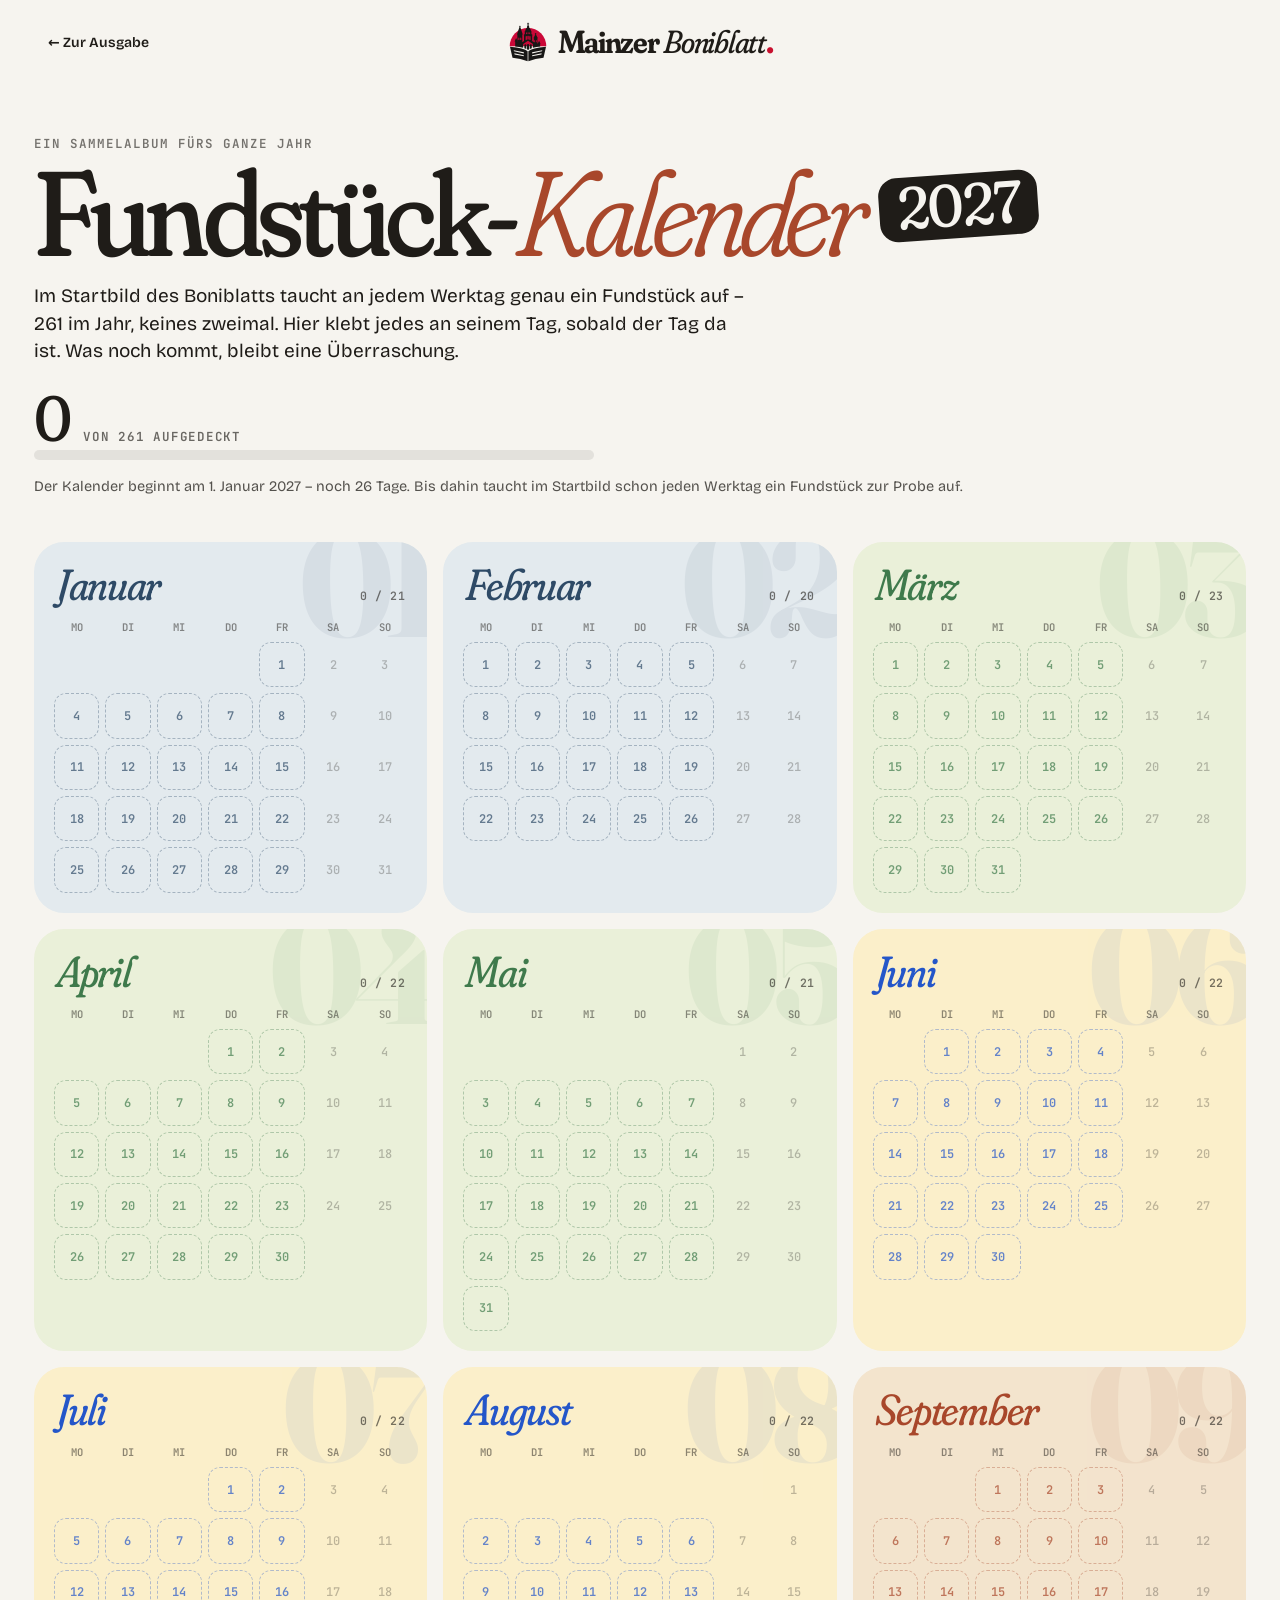
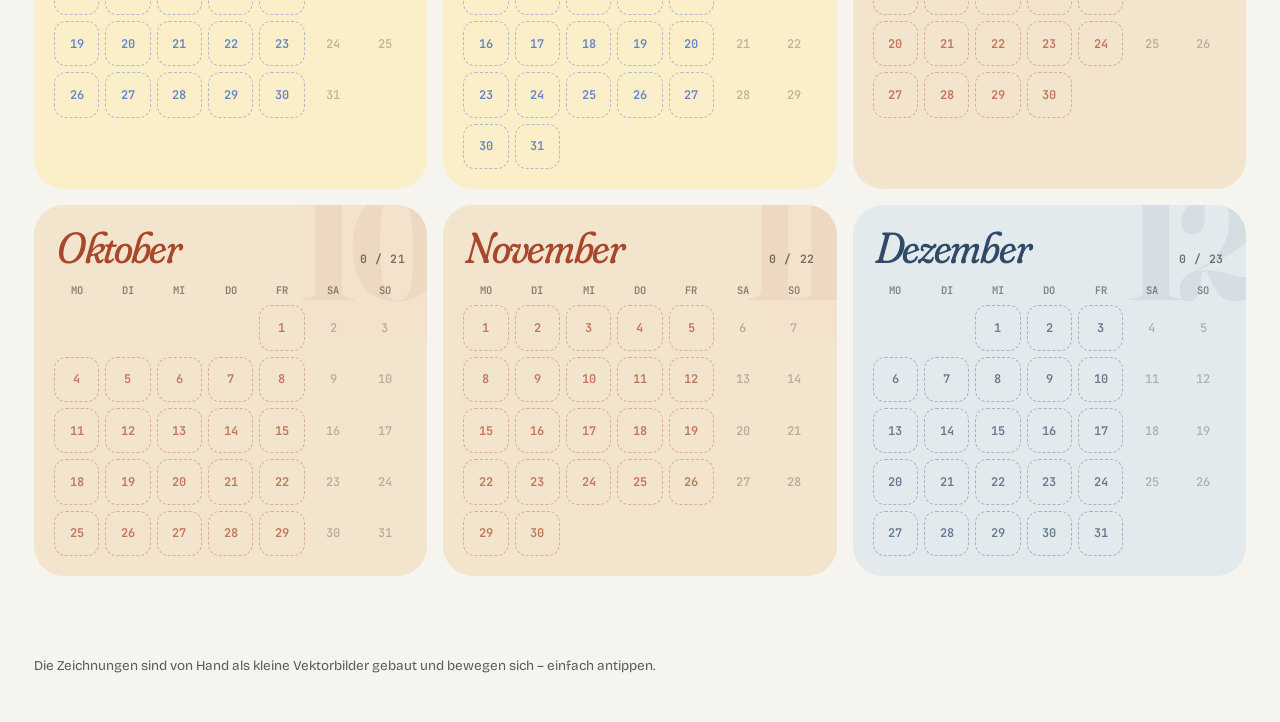
==== docs/kalender.html @ b7cfc8b0 "Fundstück-Kalender Co-Authored-By: Claude Fable 5.2 <noreply@anthropic.com>" ====
<!doctype html>
<html lang="de">
<head>
<meta charset="utf-8">
<meta name="viewport" content="width=device-width,initial-scale=1">
<title>Fundstück-Kalender 2027 – Mainzer Boniblatt</title>
<meta name="description" content="An jedem Werktag 2027 taucht im Startbild des Mainzer Boniblatts genau ein Fundstück auf. Der Kalender sammelt das Jahr.">
<link rel="icon" href="bilder/favicon.ico" sizes="32x32">
<link rel="icon" href="bilder/favicon-hell.svg" type="image/svg+xml">
<link rel="stylesheet" href="blatt/schrift.css">
<style>
/* Fundstück-Kalender: ein Sammelalbum fürs Jahr. Jeder Werktag ist ein Klebeplatz; ist der Tag da, klebt das Fundstück drin. */
*{box-sizing:border-box}
:root{--tinte:#1f1c18;--pap:#f6f4ef;--sans:"Bricolage Grotesque","Segoe UI",system-ui,sans-serif}
html{-webkit-text-size-adjust:100%}
body{margin:0;background:var(--pap);color:var(--tinte);font:16px/1.5 var(--sans);overflow-x:clip}
a{color:inherit}
:focus-visible{outline:2px solid #c8102e;outline-offset:3px}
@keyframes i-ein{from{opacity:0}}@keyframes i-drehen{to{transform:rotate(360deg)}}
.k-kopf{display:grid;grid-template-columns:1fr auto 1fr;align-items:center;gap:12px;max-width:1320px;margin:0 auto;padding:22px clamp(14px,3vw,34px) 6px}
.k-heim{justify-self:start;padding:8px 14px;border-radius:99px;font-weight:600;font-size:14px;text-decoration:none;transition:background .3s,color .3s}
.k-heim:hover{background:var(--tinte);color:var(--pap)}
.k-marke{display:inline-flex;align-items:center;gap:10px;text-decoration:none;font:640 clamp(22px,2.6vw,32px)/1 "Fraunces",serif;font-variation-settings:"SOFT" 100,"WONK" 1,"opsz" 144;letter-spacing:-.04em;white-space:nowrap}
.k-marke img{width:40px;height:40px}.k-marke i{font-weight:420}.k-marke b{color:#c8102e}
main{max-width:1320px;margin:0 auto;padding:0 clamp(12px,3vw,34px) 80px}
.k-held{position:relative;display:grid;gap:10px;padding:clamp(28px,6vw,70px) 0 clamp(22px,4vw,44px)}
.k-ober{margin:0;font:600 12.5px/1 "JetBrains Mono",monospace;letter-spacing:.08em;text-transform:uppercase;opacity:.6}
h1{margin:0;font:460 clamp(48px,9.4vw,138px)/.86 "Fraunces",serif;font-variation-settings:"SOFT" 100,"WONK" 1,"opsz" 144;letter-spacing:-.045em}
h1 i{font-weight:320;color:#a8472b}h1 span{display:inline-block;font-style:normal;font-size:.5em;vertical-align:.5em;padding:.08em .3em .12em;border-radius:.3em;background:var(--tinte);color:var(--pap);rotate:-4deg;letter-spacing:-.02em}
.k-text{margin:8px 0 0;max-width:38em;font-size:clamp(16px,1.5vw,19px);line-height:1.45}
.k-stand{display:grid;grid-template-columns:auto 1fr;align-items:baseline;gap:4px 14px;max-width:560px;margin-top:14px}
.k-stand b{font:460 clamp(44px,5vw,70px)/.9 "Fraunces",serif;font-variation-settings:"SOFT" 100,"WONK" 1,"opsz" 144;letter-spacing:-.04em}
.k-stand span{font:600 12.5px/1.3 "JetBrains Mono",monospace;letter-spacing:.06em;text-transform:uppercase;opacity:.65}
.k-balken{grid-column:1 / -1;display:block;height:10px;border-radius:99px;background:rgba(0,0,0,.08);overflow:hidden}
.k-balken i{display:block;height:100%;width:0;border-radius:99px;background:linear-gradient(90deg,#2e4a66,#4f8a5b 33%,#f25c3a 62%,#a8472b);transition:width 1.6s cubic-bezier(.2,.8,.2,1) .3s}
.k-hinweis{margin:6px 0 0;font-size:14.5px;opacity:.75}
/* Monate */
.k-jahr{display:grid;grid-template-columns:repeat(auto-fit,minmax(min(100%,360px),1fr));gap:16px}
.k-monat{position:relative;overflow:hidden;padding:22px 20px 20px;border-radius:30px;background:var(--h);color:var(--tinte);opacity:0;transform:translateY(40px) rotate(var(--kipp,0deg));transition:opacity .7s ease,transform .9s cubic-bezier(.2,1.2,.35,1)}
.k-monat.da{opacity:1;transform:none}
[data-zeit="winter"]{--f:#2e4a66;--h:#e3eaee;--a:#c0533e}
[data-zeit="fruehling"]{--f:#3f7a4c;--h:#eaf0d9;--a:#e07d9c}
[data-zeit="sommer"]{--f:#2456c9;--h:#fbefca;--a:#f25c3a}
[data-zeit="herbst"]{--f:#a8472b;--h:#f3e4cd;--a:#c98a1e}
.k-monat header{position:relative;display:flex;align-items:baseline;justify-content:space-between;gap:10px;margin:0 2px 14px}
.k-monat h2{margin:0;font:400 clamp(34px,3.4vw,46px)/.95 "Fraunces",serif;font-style:italic;font-variation-settings:"SOFT" 100,"WONK" 1,"opsz" 144;letter-spacing:-.03em;color:var(--f)}
.k-monat header small{font:600 11.5px/1 "JetBrains Mono",monospace;letter-spacing:.05em;opacity:.6}
.k-nr{position:absolute;right:-8px;top:-34px;font:700 150px/1 "Fraunces",serif;font-variation-settings:"opsz" 144;letter-spacing:-.06em;color:var(--f);opacity:.07;pointer-events:none}
.k-tage{position:relative;display:grid;grid-template-columns:repeat(7,minmax(0,1fr));gap:6px}
.k-tage>i{font:600 10.5px/1.6 "JetBrains Mono",monospace;font-style:normal;text-align:center;text-transform:uppercase;opacity:.5}
.t{position:relative;display:grid;place-items:center;aspect-ratio:1;border-radius:12px;font:600 12px/1 "JetBrains Mono",monospace;color:inherit}
.t.we{opacity:.28;font-weight:500}
.t.zu{border:1.5px dashed color-mix(in srgb,var(--f) 34%,transparent);color:color-mix(in srgb,var(--f) 70%,transparent)}
.t.auf{padding:0;border:0;background:#fffdf8;cursor:pointer;rotate:var(--dr,0deg);box-shadow:0 1px 0 rgba(0,0,0,.08),0 8px 14px -10px rgba(0,0,0,.5);overflow:hidden;
  scale:0;transition:scale .55s cubic-bezier(.3,1.7,.5,1) calc(var(--i,0) * 26ms + .25s),rotate .4s cubic-bezier(.3,1.7,.5,1),box-shadow .3s}
.k-monat.da .t.auf{scale:1}
.t.auf:hover{rotate:0deg;scale:1.16;z-index:2;box-shadow:0 14px 24px -12px rgba(0,0,0,.6)}
.t.auf>b{position:absolute;left:4px;top:3px;z-index:2;padding:1px 3px;border-radius:5px;background:rgba(255,253,248,.85);font-size:10px;font-weight:600}
.t.auf>u{position:absolute;right:3px;top:2px;z-index:2;font-size:9px;text-decoration:none;color:var(--a)}
.t.heute{outline:3px solid var(--a);outline-offset:2px;animation:k-heute 2.4s ease-in-out infinite}
@keyframes k-heute{50%{outline-offset:5px}}
.t-bild{position:absolute;inset:0;display:block;background:#f6e6dc}
.t-bild[data-o="himmel"],.t-bild[data-o="vorn"],.g-bild[data-o="himmel"],.g-bild[data-o="vorn"]{background:linear-gradient(#bcd9ea,#e3eef2)}
.t-bild[data-o="fest"],.t-bild[data-o="boni"]{background:#f1e6c8}
/* Zeichnungen */
svg.k-band{position:absolute;inset:0;width:100%;height:100%}
.k-frei{position:absolute;inset:14% 8% 6%;--L:70px;font:760 16px/1 Georgia,serif}
.k-frei .fu-h{position:static;width:100%;translate:none;opacity:1}.k-frei .fu-b,.k-frei .fu-u{position:static;width:60%;opacity:1}.k-frei svg{max-height:100%}.k-frei>svg{position:static;width:60%;height:auto}
.k-frei .fu-t{position:static;width:auto;height:auto}.k-frei .fu-t>svg{position:static;width:60%;height:auto}
.k-schmuck{position:absolute;inset:0;display:grid;place-items:center;font-size:20px}
.fu-fahrt,.fu-hinher,.fu-weg{animation:none!important;translate:0 0!important;rotate:0deg!important;scale:1!important;opacity:1!important}
/* Großansicht */
.k-gross{width:min(720px,94vw);padding:0;border:0;border-radius:30px;background:#fffdf8;color:var(--tinte);overflow:hidden;box-shadow:0 30px 80px -30px rgba(0,0,0,.6)}
.k-gross::backdrop{background:rgba(24,20,16,.55);backdrop-filter:blur(4px)}
.k-gross[open]{animation:k-auf .5s cubic-bezier(.3,1.4,.5,1)}@keyframes k-auf{from{opacity:0;transform:translateY(30px) rotate(-3deg) scale(.9)}}
.g-bild{position:relative;aspect-ratio:1.5;background:#f6e6dc}.g-bild .k-frei{--L:320px;font-size:60px}
.g-text{display:grid;grid-template-columns:1fr auto;align-items:end;gap:6px 16px;padding:20px 26px 24px}
.g-text p{grid-column:1 / -1;margin:0;font:600 12px/1.3 "JetBrains Mono",monospace;letter-spacing:.06em;text-transform:uppercase;opacity:.6}
.g-text h3{margin:0;font:460 clamp(32px,5vw,52px)/.95 "Fraunces",serif;font-variation-settings:"SOFT" 100,"WONK" 1,"opsz" 144;letter-spacing:-.03em}
.g-text span{font-size:14px;opacity:.75}
.g-nav{display:flex;gap:8px}
.g-nav button,.g-zu{width:42px;height:42px;border:0;border-radius:50%;background:var(--tinte);color:var(--pap);font:600 17px/1 var(--sans);cursor:pointer;transition:scale .3s cubic-bezier(.3,1.7,.5,1)}
.g-nav button:hover:not(:disabled),.g-zu:hover{scale:1.12}.g-nav button:disabled{opacity:.2;cursor:default}
.g-zu{position:absolute;right:14px;top:14px;z-index:3;background:rgba(31,28,24,.75)}
footer{max-width:1320px;margin:0 auto;padding:0 clamp(12px,3vw,34px) 46px;font-size:13.5px;opacity:.7}
@media (max-width:560px){.k-kopf{grid-template-columns:auto 1fr}.k-kopf>span{display:none}.k-marke{justify-self:end}.k-monat{padding:18px 12px 14px;border-radius:24px}.k-tage{gap:4px}.t{border-radius:9px;font-size:11px}}
@media (prefers-reduced-motion:reduce){*{animation:none!important;transition:none!important}.k-monat{opacity:1;transform:none}.t.auf{scale:1}}
</style>
</head>
<body>
<header class="k-kopf">
  <a class="k-heim" href="./">← Zur Ausgabe</a>
  <a class="k-marke" href="./" title="Mainzer Boniblatt"><img src="bilder/zeichen.svg" alt="" width="40" height="40"><span>Mainzer <i>Boniblatt</i><b>.</b></span></a>
  <span></span>
</header>
<main>
  <section class="k-held">
    <p class="k-ober">Ein Sammelalbum fürs ganze Jahr</p>
    <h1>Fundstück-<i>Kalender</i> <span id="jahrzahl">2027</span></h1>
    <p class="k-text">Im Startbild des Boniblatts taucht an jedem Werktag genau ein Fundstück auf – 261 im Jahr, keines zweimal. Hier klebt jedes an seinem Tag, sobald der Tag da ist. Was noch kommt, bleibt eine Überraschung.</p>
    <div class="k-stand"><b id="zahl">0</b><span id="von">von 261 aufgedeckt</span><i class="k-balken"><i id="balken"></i></i></div>
    <p class="k-hinweis" id="hinweis"></p>
  </section>
  <section class="k-jahr" id="jahr" aria-label="Kalender"></section>
</main>
<footer>Die Zeichnungen sind von Hand als kleine Vektorbilder gebaut und bewegen sich – einfach antippen.</footer>
<dialog class="k-gross" id="gross" aria-label="Fundstück">
  <button class="g-zu" type="button" aria-label="Schließen">×</button>
  <div class="g-bild" id="g-bild"></div>
  <div class="g-text"><p id="g-tag"></p><div><h3 id="g-name"></h3><span id="g-mehr"></span></div><div class="g-nav"><button type="button" id="g-vor" aria-label="Voriges Fundstück">←</button><button type="button" id="g-nach" aria-label="Nächstes Fundstück">→</button></div></div>
</dialog>
<script src="intro-funde.js"></script>
<script>
(() => {
  const B = window.BONI_FUNDSTUECKE || {}, F = B.F || [], PLAN = B.PLAN || {}, q = new URLSearchParams(location.search);
  const esc = s => String(s == null ? "" : s).replace(/[&<>"]/g, c => ({ "&": "&amp;", "<": "&lt;", ">": "&gt;", '"': "&quot;" }[c]));
  const heute = /^[0-9]{4}-[0-9]{2}-[0-9]{2}$/.test(q.get("heute") || "") ? q.get("heute") : new Intl.DateTimeFormat("sv-SE", { timeZone: "Europe/Berlin" }).format(new Date());
  const tage = Object.keys(PLAN).sort(), JAHR = +(tage[0] || "2027").slice(0, 4), offen = tage.filter(t => t <= heute);
  const stueck = Object.fromEntries(F.map(x => [x.n, x])), mittag = d => new Date(d + "T12:00:00"), zwei = n => String(n).padStart(2, "0");
  const fundName = n => n.split("-").map(w => { w = ({ weisser: "weißer", strassenmusiker: "straßenmusiker", strassenkehrer: "straßenkehrer", e: "E" })[w] || w.replace(/ae/g, "ä").replace(/oe/g, "ö").replace(/([^aeq])ue/g, "$1ü"); return w.charAt(0).toUpperCase() + w.slice(1); }).join(" ").replace("E Roller", "E-Roller").replace("Nordic Walking", "Nordic Walking");
  const GRUPPE = x => ({ himmel: "am Himmel", vorn: "am Himmel", ufer: "am Ufer", wasser: "auf dem Rhein", stadt: "in der Stadt", turm: "an den Türmen", boni: "an den Türmen", fern: "in der Ferne", ferne: "in der Ferne", huegel: "auf dem Hügel", titel: "auf dem Blatt", unter: "auf dem Blatt", buehne: "auf dem Blatt", logo: "auf dem Dom", fest: "im Bild" })[x.o] || "";
  const HINTER = { ufer: '<rect x="-99" y="-99" width="2999" height="157.4" fill="#d9d1c5"/><rect x="-99" y="57.95" width="2999" height=".5" fill="#8fc474"/><rect x="-99" y="58.4" width="2999" height="99" fill="#a8a092"/>',
    wasser: '<rect x="-99" y="-99" width="2999" height="99" fill="#f3e2d8"/><rect x="-99" y="0" width="2999" height="99" fill="#c9dfee"/>', huegel: '<rect x="-99" y="-99" width="2999" height="299" fill="#cfe3bf"/>' };
  const bild = x => ["ufer", "wasser", "stadt", "turm", "fern", "ferne", "huegel", "logo"].includes(x.o) ? `<svg class="k-band">${HINTER[x.o] || '<rect x="-99" y="-99" width="2999" height="299" fill="#f6e6dc"/>'}<g class="fu-${x.n}">${x.m}</g></svg>`
    : x.m ? `<div class="k-frei fu-${x.n}">${x.m.replace("{{TAG}}", "")}</div>` : `<span class="k-schmuck">✦</span>`;
  const passen = wurzel => { for (const s of wurzel.querySelectorAll("svg.k-band")) { let b; try { b = s.lastElementChild.getBBox(); } catch (e) { continue; } const r = 1.4; let w = Math.max(b.width + 2 * r, 9), h = Math.max(b.height + 2 * r, 6), v = s.closest(".g-bild") ? 1.5 : 1;
    if (w / h > v) h = w / v; else w = h * v; s.setAttribute("viewBox", [b.x + b.width / 2 - w / 2, b.y + b.height / 2 - h / 2, w, h].join(" ")); } };
  const halt = el => el.getAnimations({ subtree: true }).forEach(a => { a.pause(); a.currentTime = 5000; });

  // Stand
  document.getElementById("jahrzahl").textContent = JAHR; document.title = "Fundstück-Kalender " + JAHR + " – Mainzer Boniblatt";
  document.getElementById("von").textContent = "von " + tage.length + " aufgedeckt";
  const zahl = document.getElementById("zahl"); let n = 0; const zaehl = () => { n = Math.min(offen.length, n + Math.max(1, Math.ceil(offen.length / 40))); zahl.textContent = n; if (n < offen.length) setTimeout(zaehl, 30); }; zaehl();
  setTimeout(() => { document.getElementById("balken").style.width = (tage.length ? offen.length / tage.length * 100 : 0) + "%"; }, 60);
  const bis = Math.round((mittag(JAHR + "-01-01") - mittag(heute)) / 864e5), hinweis = document.getElementById("hinweis");
  hinweis.textContent = bis > 0 ? `Der Kalender beginnt am 1. Januar ${JAHR} – noch ${bis} ${bis === 1 ? "Tag" : "Tage"}. Bis dahin taucht im Startbild schon jeden Werktag ein Fundstück zur Probe auf.`
    : offen.length >= tage.length ? `Das Album ${JAHR} ist voll.` : `Heute ist der ${mittag(heute).toLocaleDateString("de-DE", { day: "numeric", month: "long" })}. Am Wochenende bleibt das Fundstück vom Freitag stehen.`;

  // Monate
  const stil = document.createElement("style"); stil.textContent = (B.CSS || "") + offen.map(t => (stueck[PLAN[t]] || {}).c || "").join("\n"); document.head.appendChild(stil);
  const MONATE = ["Januar", "Februar", "März", "April", "Mai", "Juni", "Juli", "August", "September", "Oktober", "November", "Dezember"];
  const jahr = document.getElementById("jahr"); let lauf = 0;
  jahr.innerHTML = MONATE.map((name, m) => { const zeit = m >= 2 && m <= 4 ? "fruehling" : m >= 5 && m <= 7 ? "sommer" : m >= 8 && m <= 10 ? "herbst" : "winter", letzter = new Date(JAHR, m + 1, 0).getDate(), leer = (new Date(JAHR, m, 1).getDay() + 6) % 7;
    let da = 0, alle = 0, zellen = "<i>Mo</i><i>Di</i><i>Mi</i><i>Do</i><i>Fr</i><i>Sa</i><i>So</i>" + "<span></span>".repeat(leer);
    for (let d = 1; d <= letzter; d++) { const tag = `${JAHR}-${zwei(m + 1)}-${zwei(d)}`, x = stueck[PLAN[tag]];
      if (!PLAN[tag]) { zellen += `<span class="t we">${d}</span>`; continue; } alle++;
      if (tag > heute || !x) { zellen += `<span class="t zu">${d}</span>`; continue; } da++;
      zellen += `<button type="button" class="t auf${tag === heute ? " heute" : ""}" data-tag="${tag}" style="--dr:${((lauf * 37) % 9 - 4) * .9}deg;--i:${da}" aria-label="${d}. ${name}: ${esc(fundName(x.n))}"><span class="t-bild" data-o="${x.o}">${bild(x)}</span><b>${d}</b>${x.s > 1 ? `<u>${"★".repeat(x.s - 1)}</u>` : ""}</button>`; lauf++; }
    return `<article class="k-monat" data-zeit="${zeit}" style="--kipp:${m % 2 ? 1.2 : -1.2}deg"><span class="k-nr">${zwei(m + 1)}</span><header><h2>${name}</h2><small>${da} / ${alle}</small></header><div class="k-tage">${zellen}</div></article>`; }).join("");
  passen(jahr); setTimeout(() => halt(jahr), 80);
  const io = new IntersectionObserver(es => es.forEach(e => { if (e.isIntersecting) { e.target.classList.add("da"); io.unobserve(e.target); } }), { rootMargin: "0px 0px -8% 0px" });
  jahr.querySelectorAll(".k-monat").forEach(el => io.observe(el));

  // Großansicht
  const gross = document.getElementById("gross"); let akt = -1;
  const zeige = i => { akt = i; const tag = offen[i], x = stueck[PLAN[tag]]; if (!x) return;
    const gb = document.getElementById("g-bild"); gb.innerHTML = bild(x); gb.dataset.o = x.o; passen(gross);
    document.getElementById("g-tag").textContent = mittag(tag).toLocaleDateString("de-DE", { weekday: "long", day: "numeric", month: "long", year: "numeric" });
    document.getElementById("g-name").textContent = fundName(x.n);
    document.getElementById("g-mehr").textContent = GRUPPE(x) + (x.s > 2 ? " · selten" : x.s > 1 ? " · besonders" : "") + " · Nr. " + (tage.indexOf(tag) + 1) + " von " + tage.length;
    document.getElementById("g-vor").disabled = i <= 0; document.getElementById("g-nach").disabled = i >= offen.length - 1; };
  jahr.addEventListener("click", e => { const t = e.target.closest(".t.auf"); if (!t) return; zeige(offen.indexOf(t.dataset.tag)); gross.showModal(); });
  document.getElementById("g-vor").onclick = () => zeige(akt - 1); document.getElementById("g-nach").onclick = () => zeige(akt + 1);
  gross.querySelector(".g-zu").onclick = () => gross.close();
  gross.addEventListener("click", e => { if (e.target === gross) gross.close(); });
  gross.addEventListener("close", () => { document.getElementById("g-bild").innerHTML = ""; });
  addEventListener("keydown", e => { if (!gross.open) return; if (e.key === "ArrowLeft" && akt > 0) zeige(akt - 1); if (e.key === "ArrowRight" && akt < offen.length - 1) zeige(akt + 1); });
})();
</script>
</body>
</html>
---- docs/blatt/schrift.css ----
/* Schriften der Entwürfe (alle frei, SIL Open Font License; Quelle: Fontsource) */
@font-face{font-family:"Bricolage Grotesque";src:url(../schriften/entwurf/bricolage.woff2) format("woff2");font-weight:200 800;font-stretch:75% 100%;font-display:swap}
@font-face{font-family:"Fraunces";src:url(../schriften/entwurf/fraunces.woff2) format("woff2");font-weight:100 900;font-style:normal;font-display:swap}
@font-face{font-family:"Fraunces";src:url(../schriften/entwurf/fraunces-kursiv.woff2) format("woff2");font-weight:100 900;font-style:italic;font-display:swap}
@font-face{font-family:"Instrument Serif";src:url(../schriften/entwurf/instrument-serif.woff2) format("woff2");font-weight:400;font-style:normal;font-display:swap}
@font-face{font-family:"Instrument Serif";src:url(../schriften/entwurf/instrument-serif-kursiv.woff2) format("woff2");font-weight:400;font-style:italic;font-display:swap}
@font-face{font-family:"JetBrains Mono";src:url(../schriften/entwurf/jetbrains-mono.woff2) format("woff2");font-weight:100 800;font-display:swap}
@font-face{font-family:"Unbounded";src:url(../schriften/entwurf/unbounded.woff2) format("woff2");font-weight:200 900;font-display:swap}
@font-face{font-family:"Caveat";src:url(../schriften/entwurf/caveat.woff2) format("woff2");font-weight:400 700;font-display:swap}

/* Gemeinsames: Kopf nur mit Logo, kleiner Umschalter zwischen den Entwürfen */
.e-kopf .kopf-zeile{padding-bottom:18px}
.e-wahl{position:fixed;z-index:50;right:14px;bottom:14px;display:flex;gap:2px;padding:4px;border-radius:999px;background:rgba(20,20,20,.82);backdrop-filter:blur(8px);font:600 12px/1 var(--sans)}
.e-wahl a{padding:8px 11px;border-radius:999px;color:#d8d4cc;text-decoration:none;white-space:nowrap}.e-wahl a b{font-weight:800}
.e-wahl a[aria-current]{background:#f6f4ef;color:#141414}
@media (max-width:640px){.e-wahl a{font-size:0;padding:8px 10px}.e-wahl a b{font-size:12px}}
#e a{text-decoration:none}
#e a:not(.k){color:inherit}
#e .k{color:var(--tinte)}
#e{min-height:100vh}
.e-still #e *,.e-still #e *::before,.e-still #e *::after{transition:none!important;animation-play-state:paused!important}
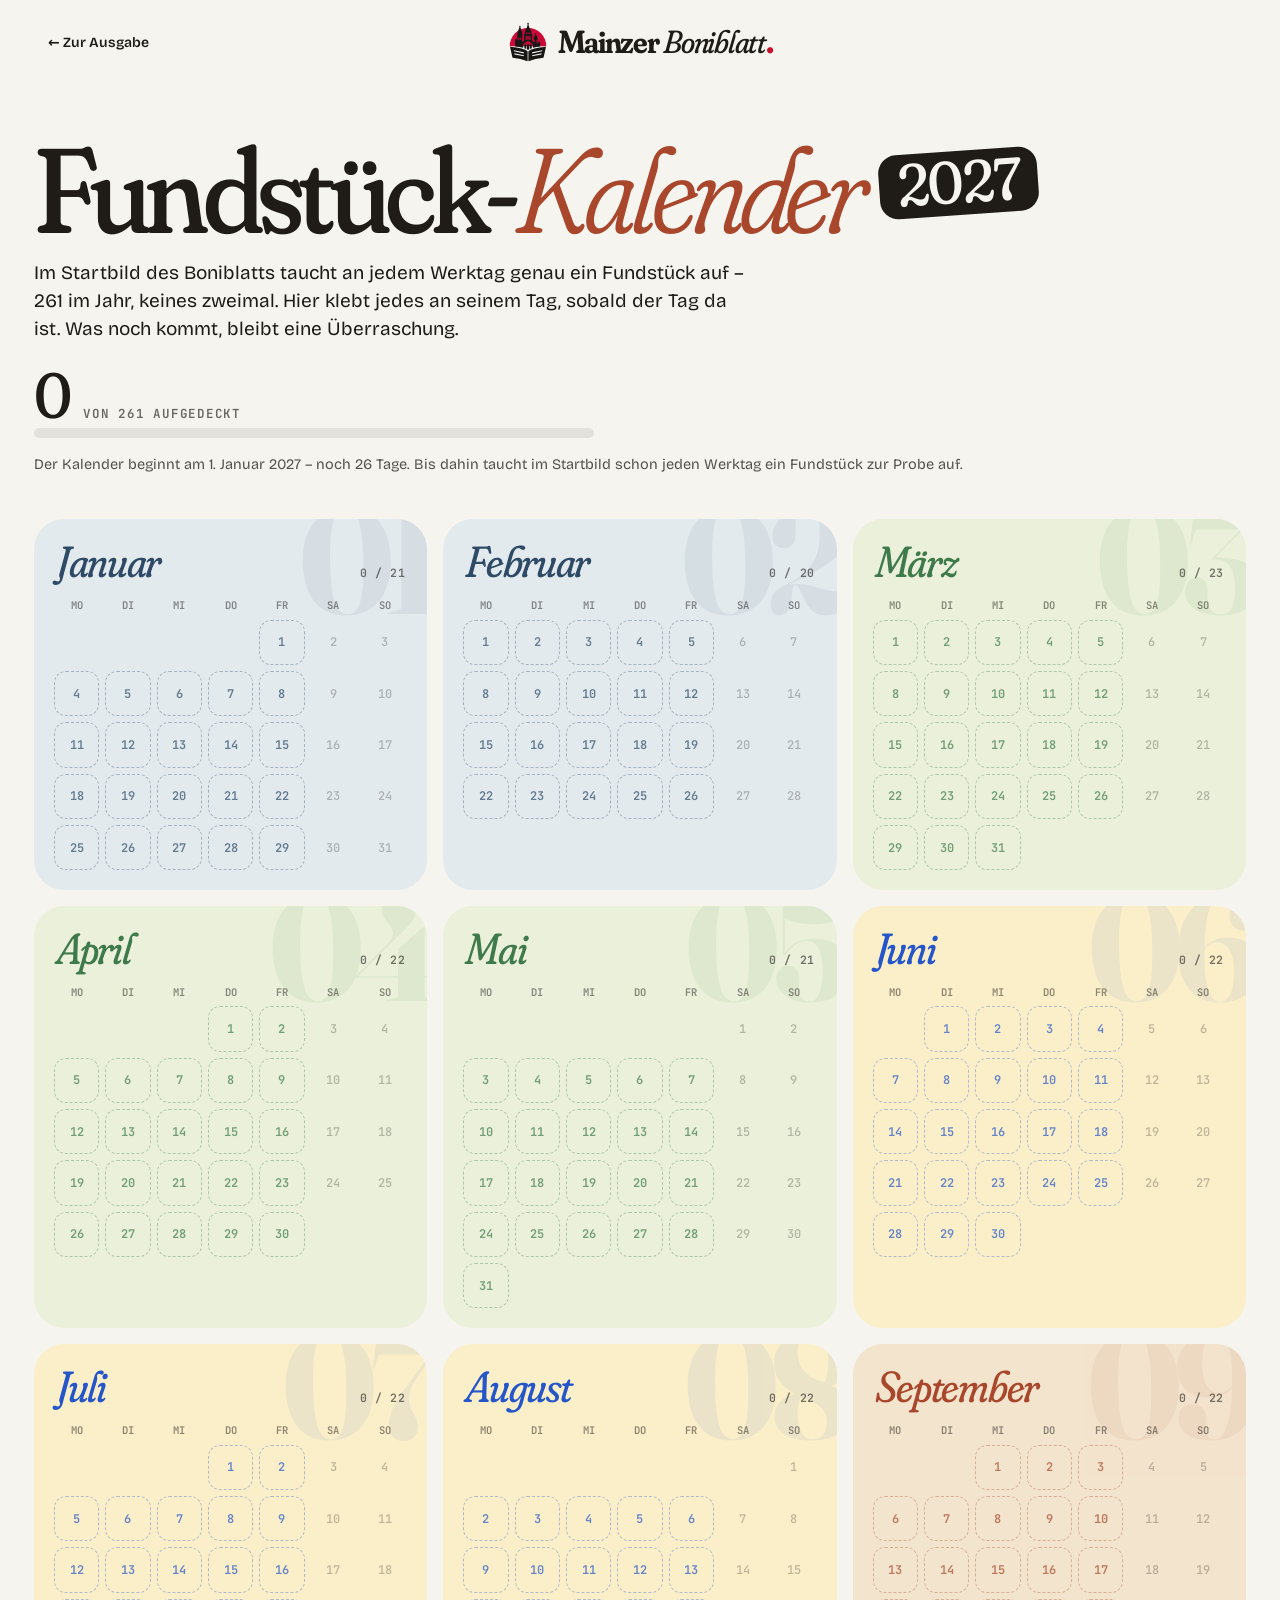
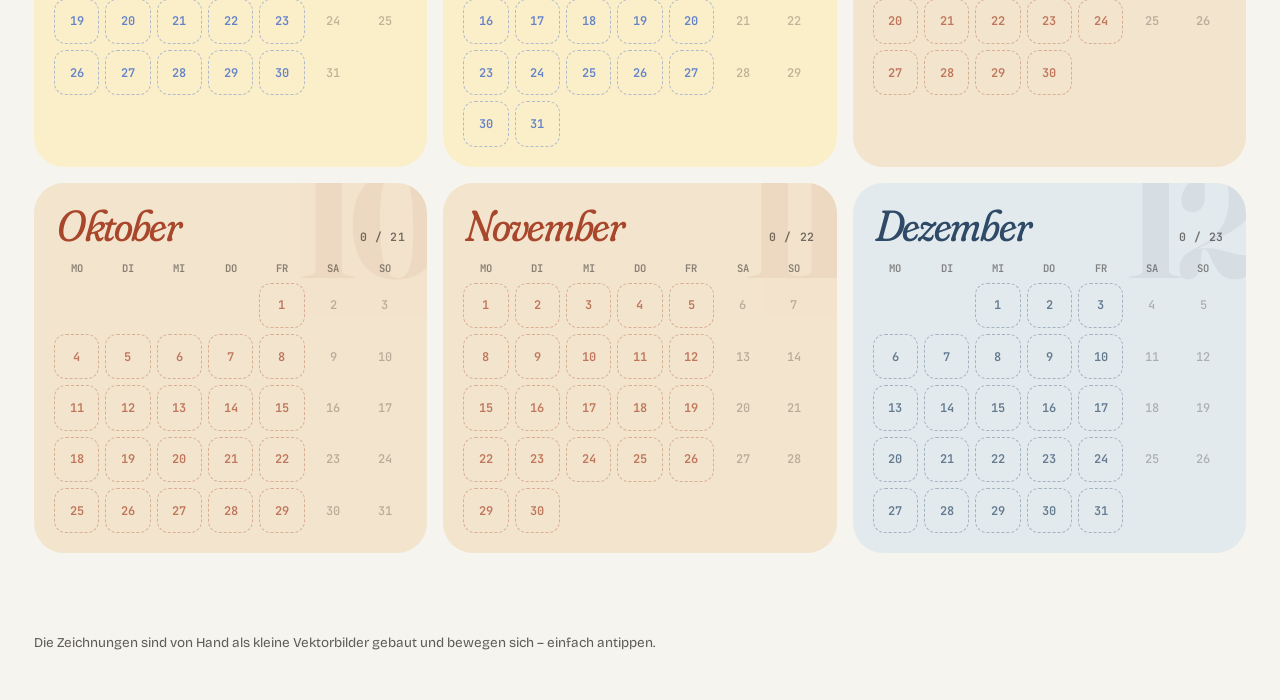
==== commit d9adec17: "Werkstatt-Seite überarbeitet, kleines Spiel, Fehlerbehebung Co-Authored-By: Claude Fable 5.2 <norepl" ====
--- a/docs/kalender.html
+++ b/docs/kalender.html
@@ -95,7 +95,6 @@
 </header>
 <main>
   <section class="k-held">
-    <p class="k-ober">Ein Sammelalbum fürs ganze Jahr</p>
     <h1>Fundstück-<i>Kalender</i> <span id="jahrzahl">2027</span></h1>
     <p class="k-text">Im Startbild des Boniblatts taucht an jedem Werktag genau ein Fundstück auf – 261 im Jahr, keines zweimal. Hier klebt jedes an seinem Tag, sobald der Tag da ist. Was noch kommt, bleibt eine Überraschung.</p>
     <div class="k-stand"><b id="zahl">0</b><span id="von">von 261 aufgedeckt</span><i class="k-balken"><i id="balken"></i></i></div>
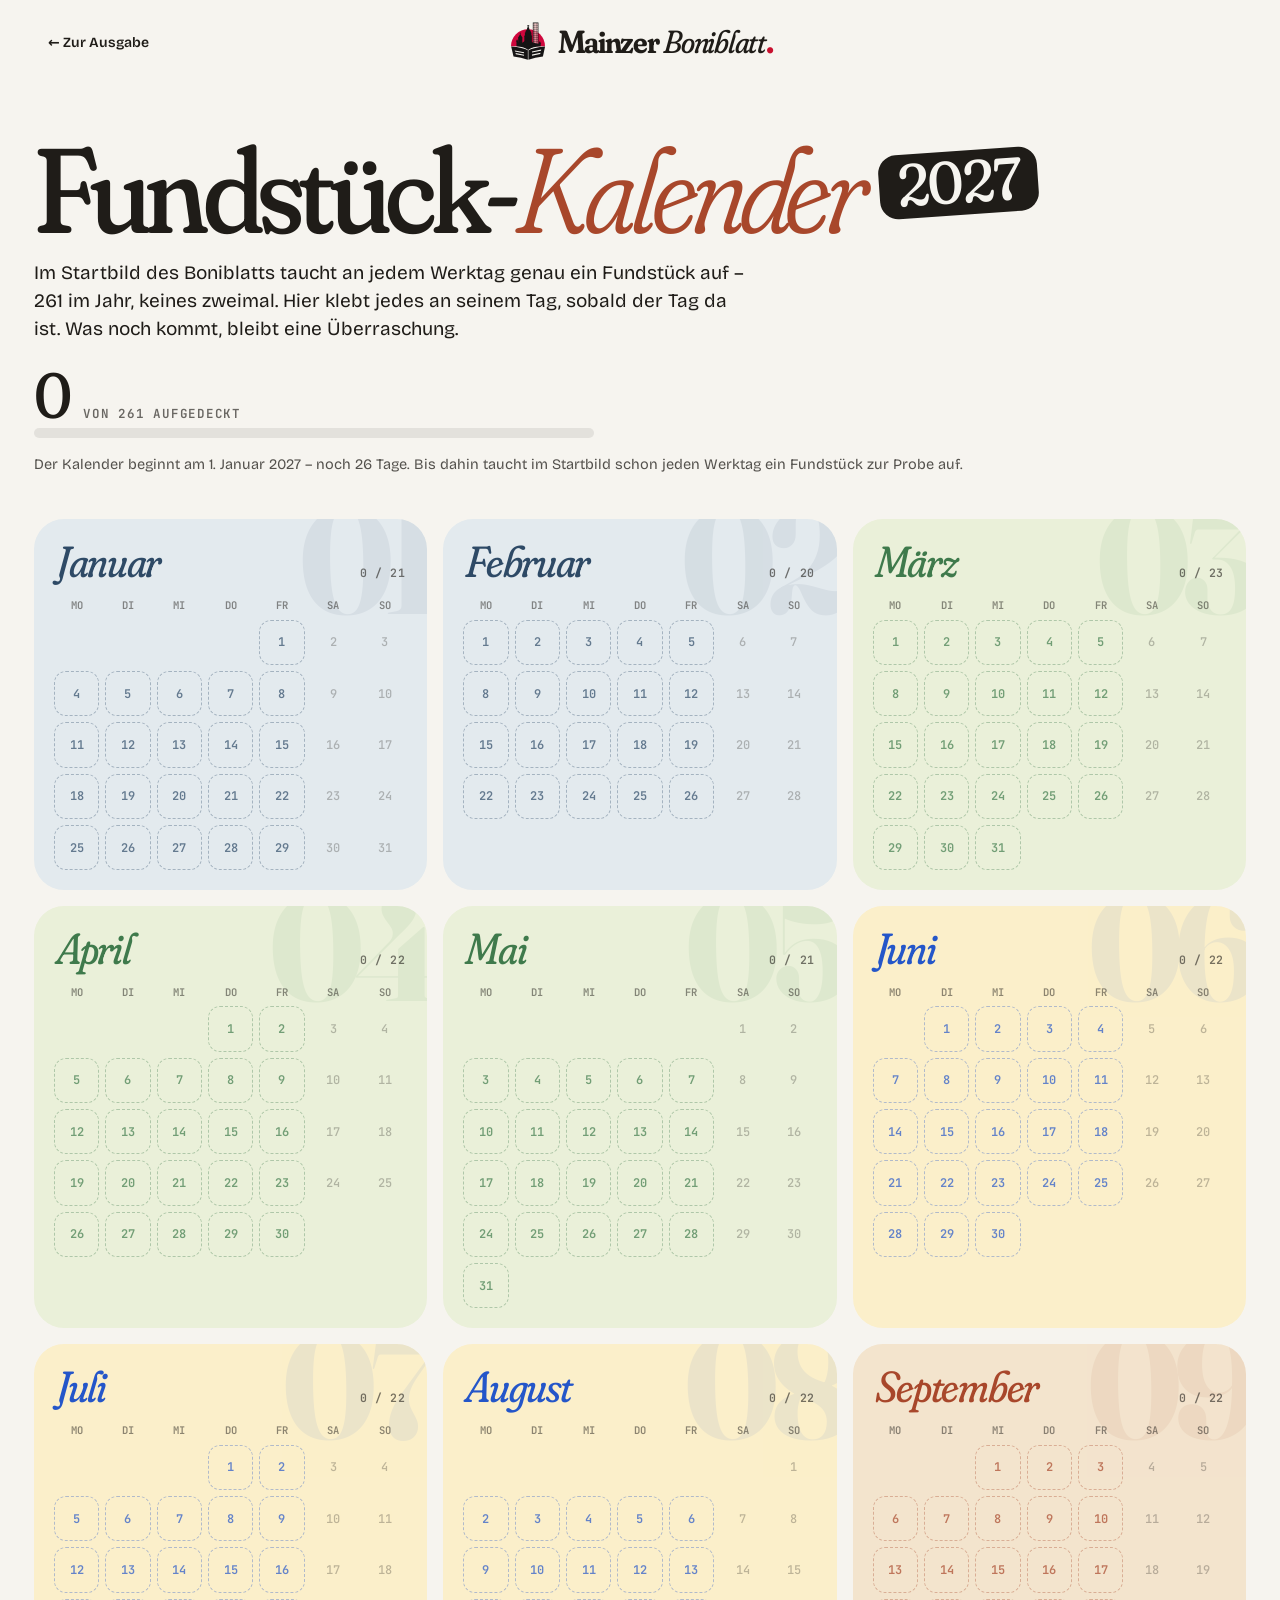
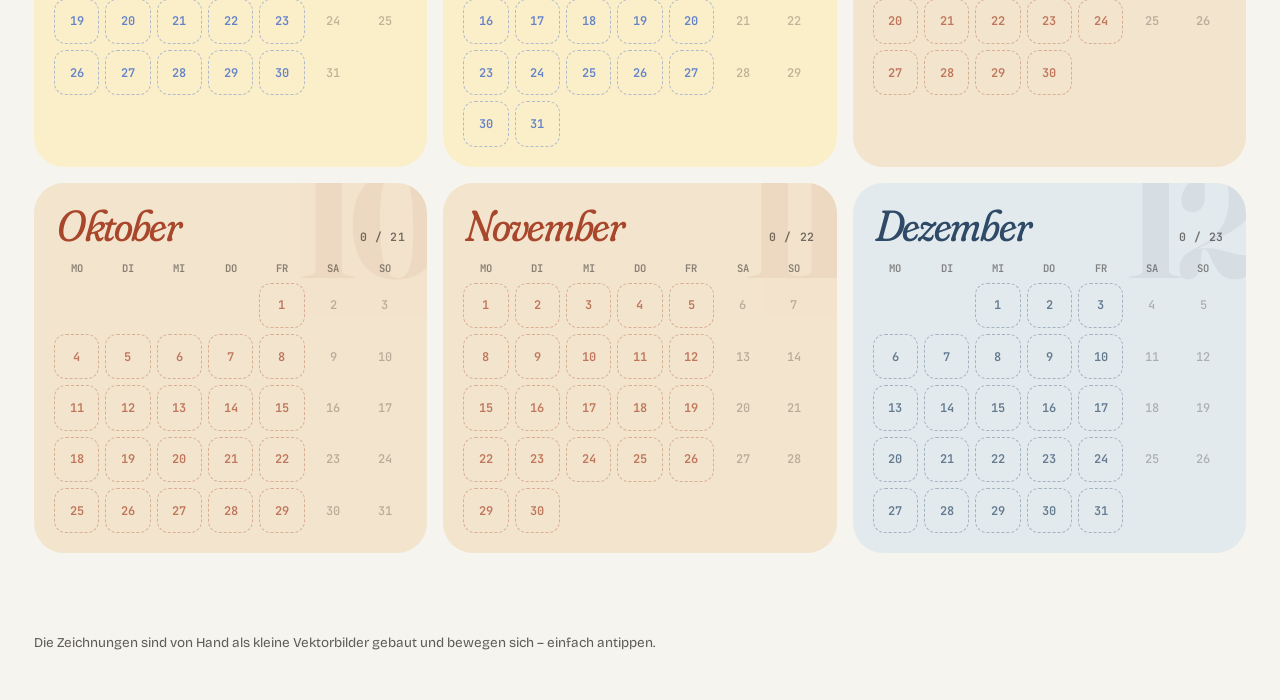
==== commit ed2018be: "Abruftakt, Qualitätssicherung, Verwaltung mit anonymer Zählung Co-Authored-By: Claude Fable 5.2 <nor" ====
--- a/docs/kalender.html
+++ b/docs/kalender.html
@@ -166,5 +166,6 @@
   addEventListener("keydown", e => { if (!gross.open) return; if (e.key === "ArrowLeft" && akt > 0) zeige(akt - 1); if (e.key === "ArrowRight" && akt < offen.length - 1) zeige(akt + 1); });
 })();
 </script>
+<script src="blatt/zaehlung.js" data-seite="kalender" defer></script>
 </body>
 </html>
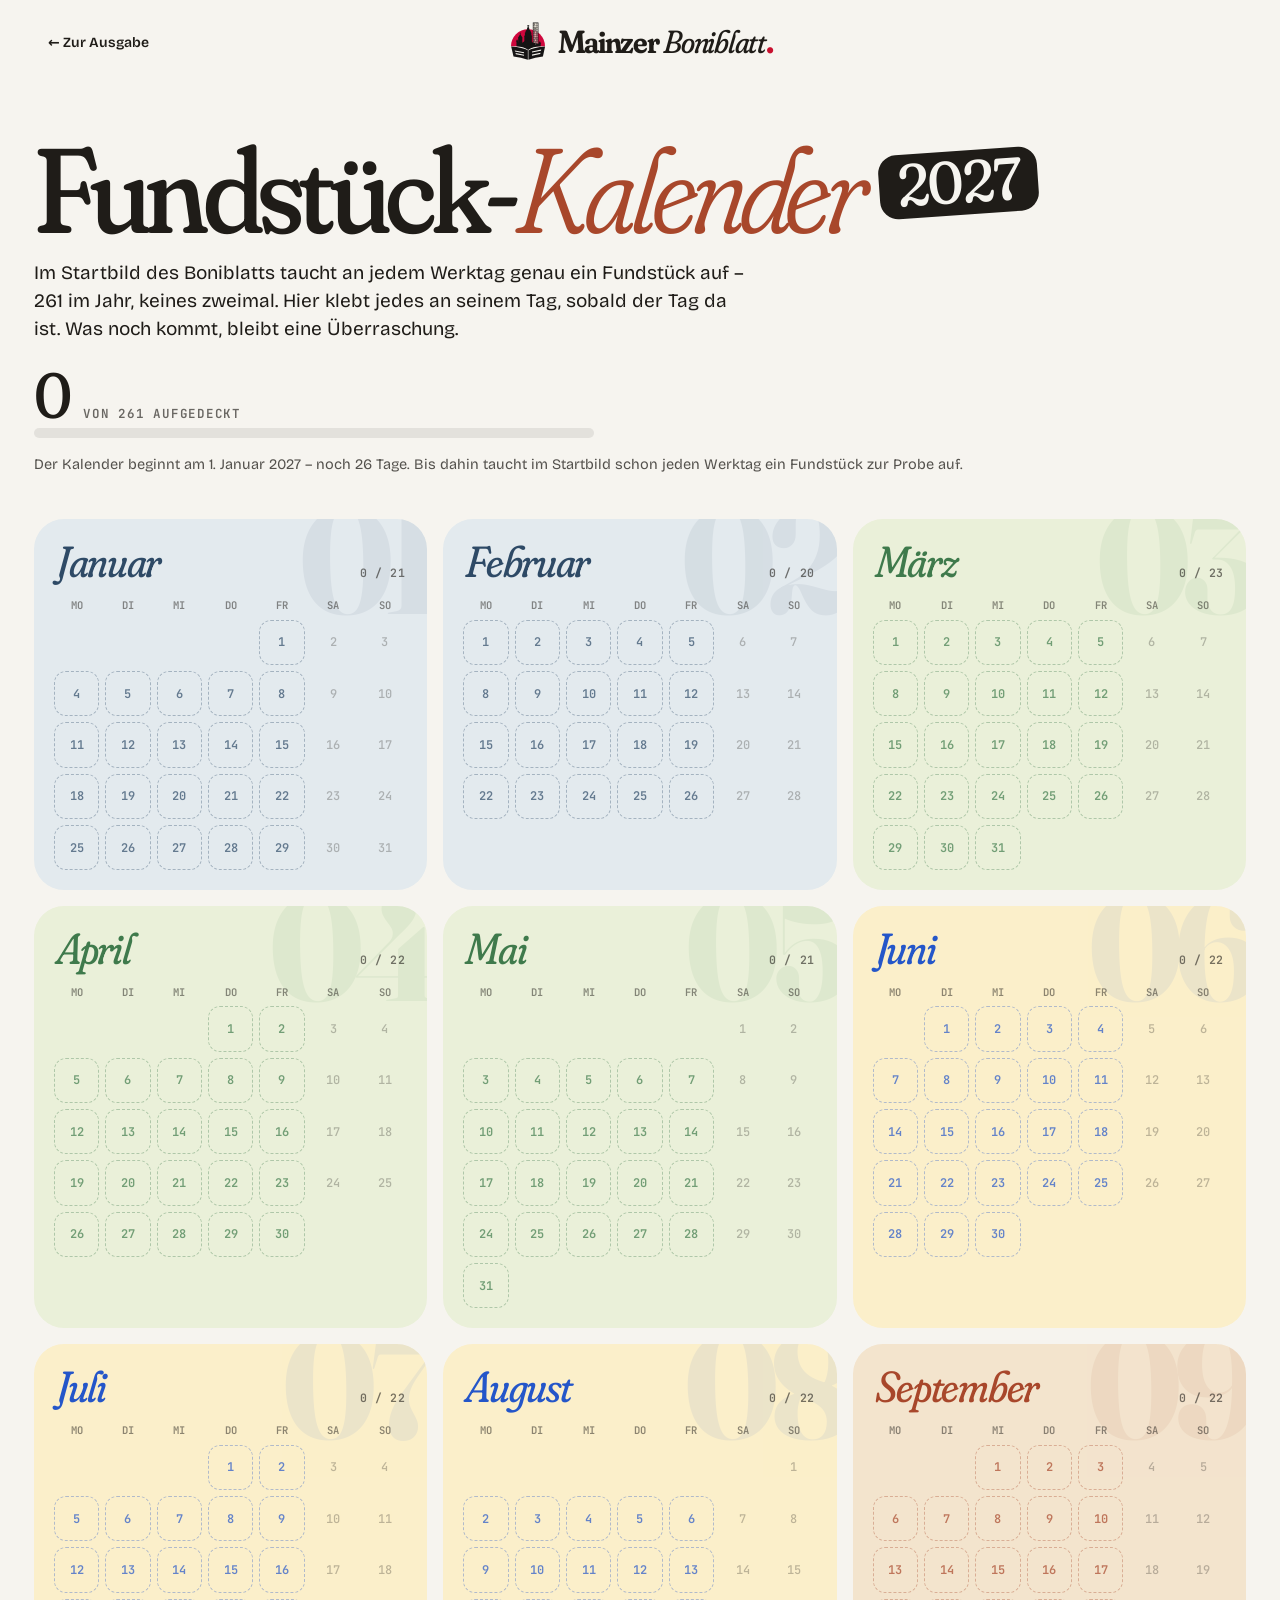
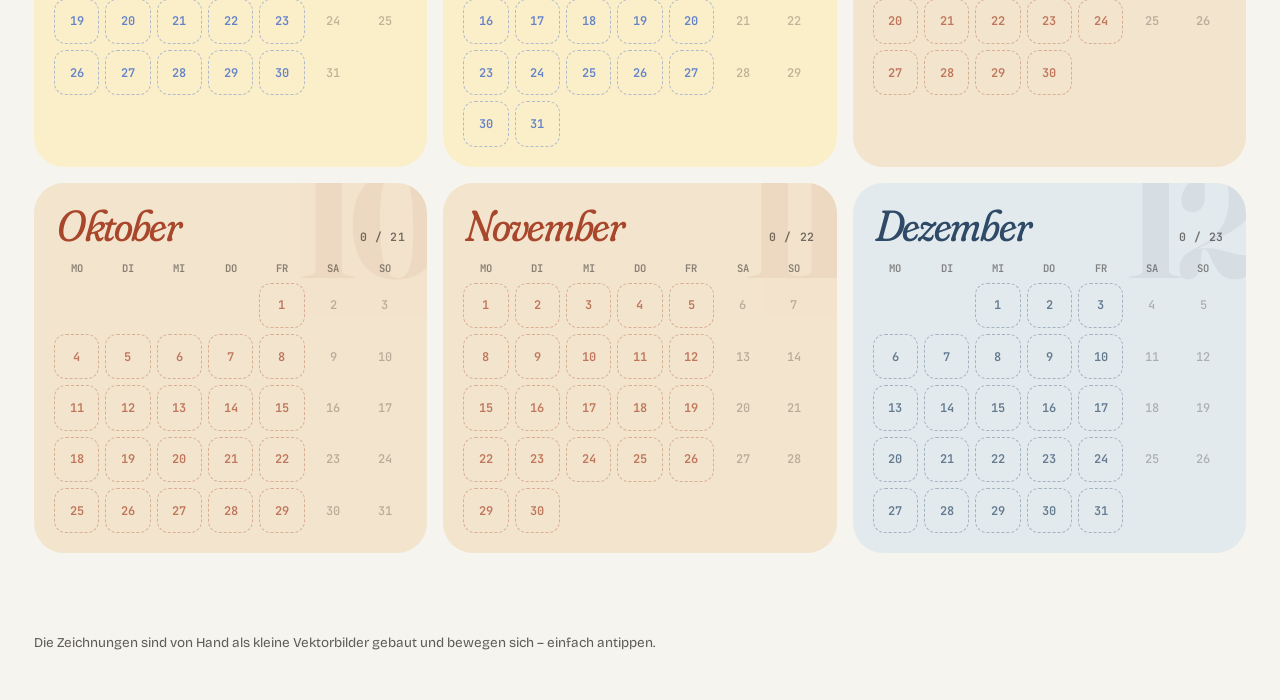
==== commit b54d3b97: "Startseite, Podcast, Quellenabruf und Verwaltung überarbeitet Co-Authored-By: Claude Fable 5.2 <nore" ====
--- a/docs/kalender.html
+++ b/docs/kalender.html
@@ -86,6 +86,7 @@
 @media (max-width:560px){.k-kopf{grid-template-columns:auto 1fr}.k-kopf>span{display:none}.k-marke{justify-self:end}.k-monat{padding:18px 12px 14px;border-radius:24px}.k-tage{gap:4px}.t{border-radius:9px;font-size:11px}}
 @media (prefers-reduced-motion:reduce){*{animation:none!important;transition:none!important}.k-monat{opacity:1;transform:none}.t.auf{scale:1}}
 </style>
+<script src="blatt/rahmen.js?v=1"></script>
 </head>
 <body>
 <header class="k-kopf">
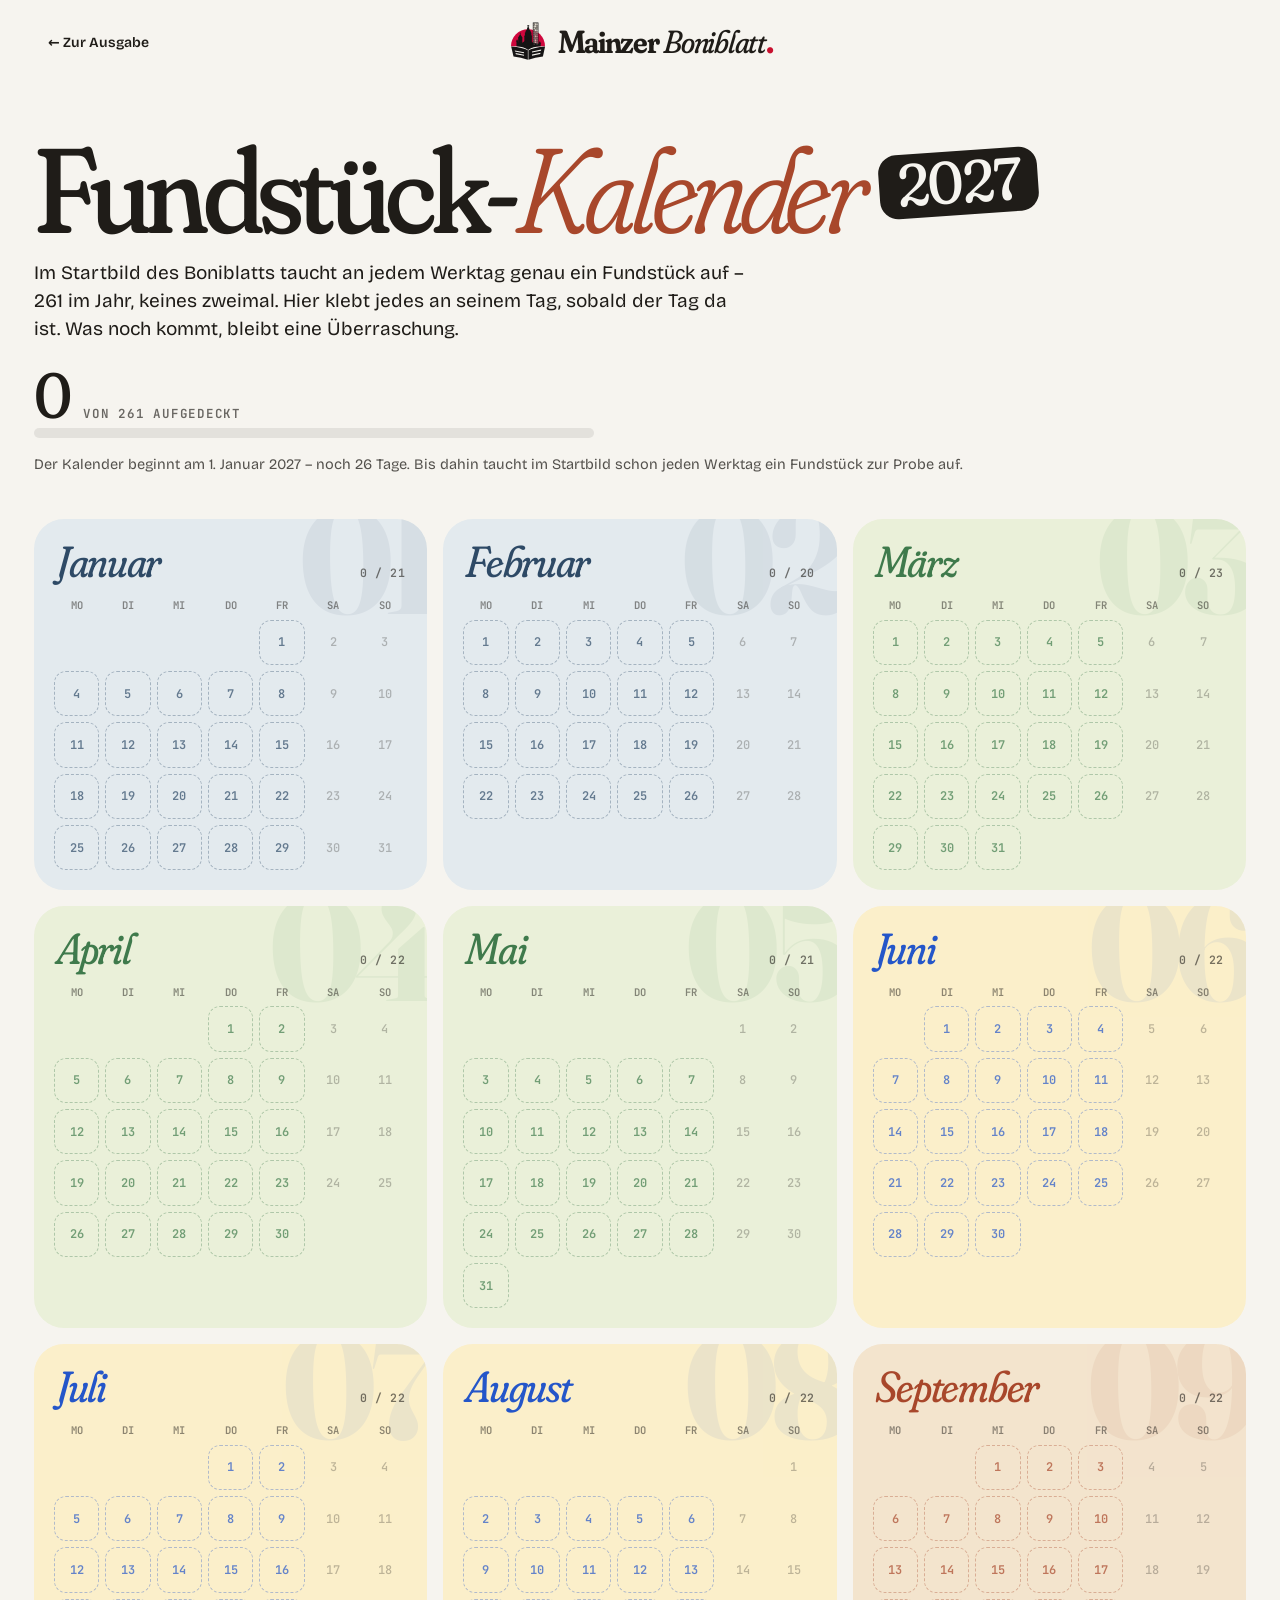
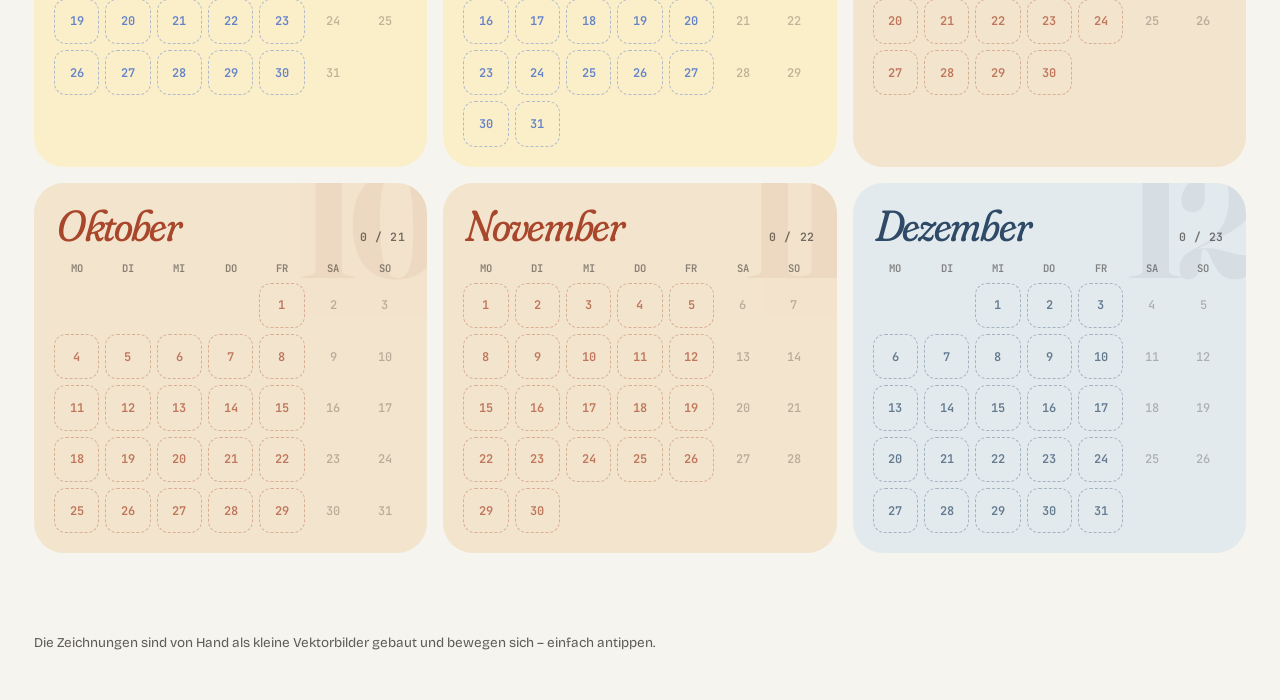
==== commit 18073286: "Startseite und Seitenwechsel verfeinert, Leistung verbessert Co-Authored-By: Claude Fable 5.2 <norep" ====
--- a/docs/kalender.html
+++ b/docs/kalender.html
@@ -86,7 +86,7 @@
 @media (max-width:560px){.k-kopf{grid-template-columns:auto 1fr}.k-kopf>span{display:none}.k-marke{justify-self:end}.k-monat{padding:18px 12px 14px;border-radius:24px}.k-tage{gap:4px}.t{border-radius:9px;font-size:11px}}
 @media (prefers-reduced-motion:reduce){*{animation:none!important;transition:none!important}.k-monat{opacity:1;transform:none}.t.auf{scale:1}}
 </style>
-<script src="blatt/rahmen.js?v=1"></script>
+<script src="blatt/rahmen.js?v=2"></script>
 </head>
 <body>
 <header class="k-kopf">
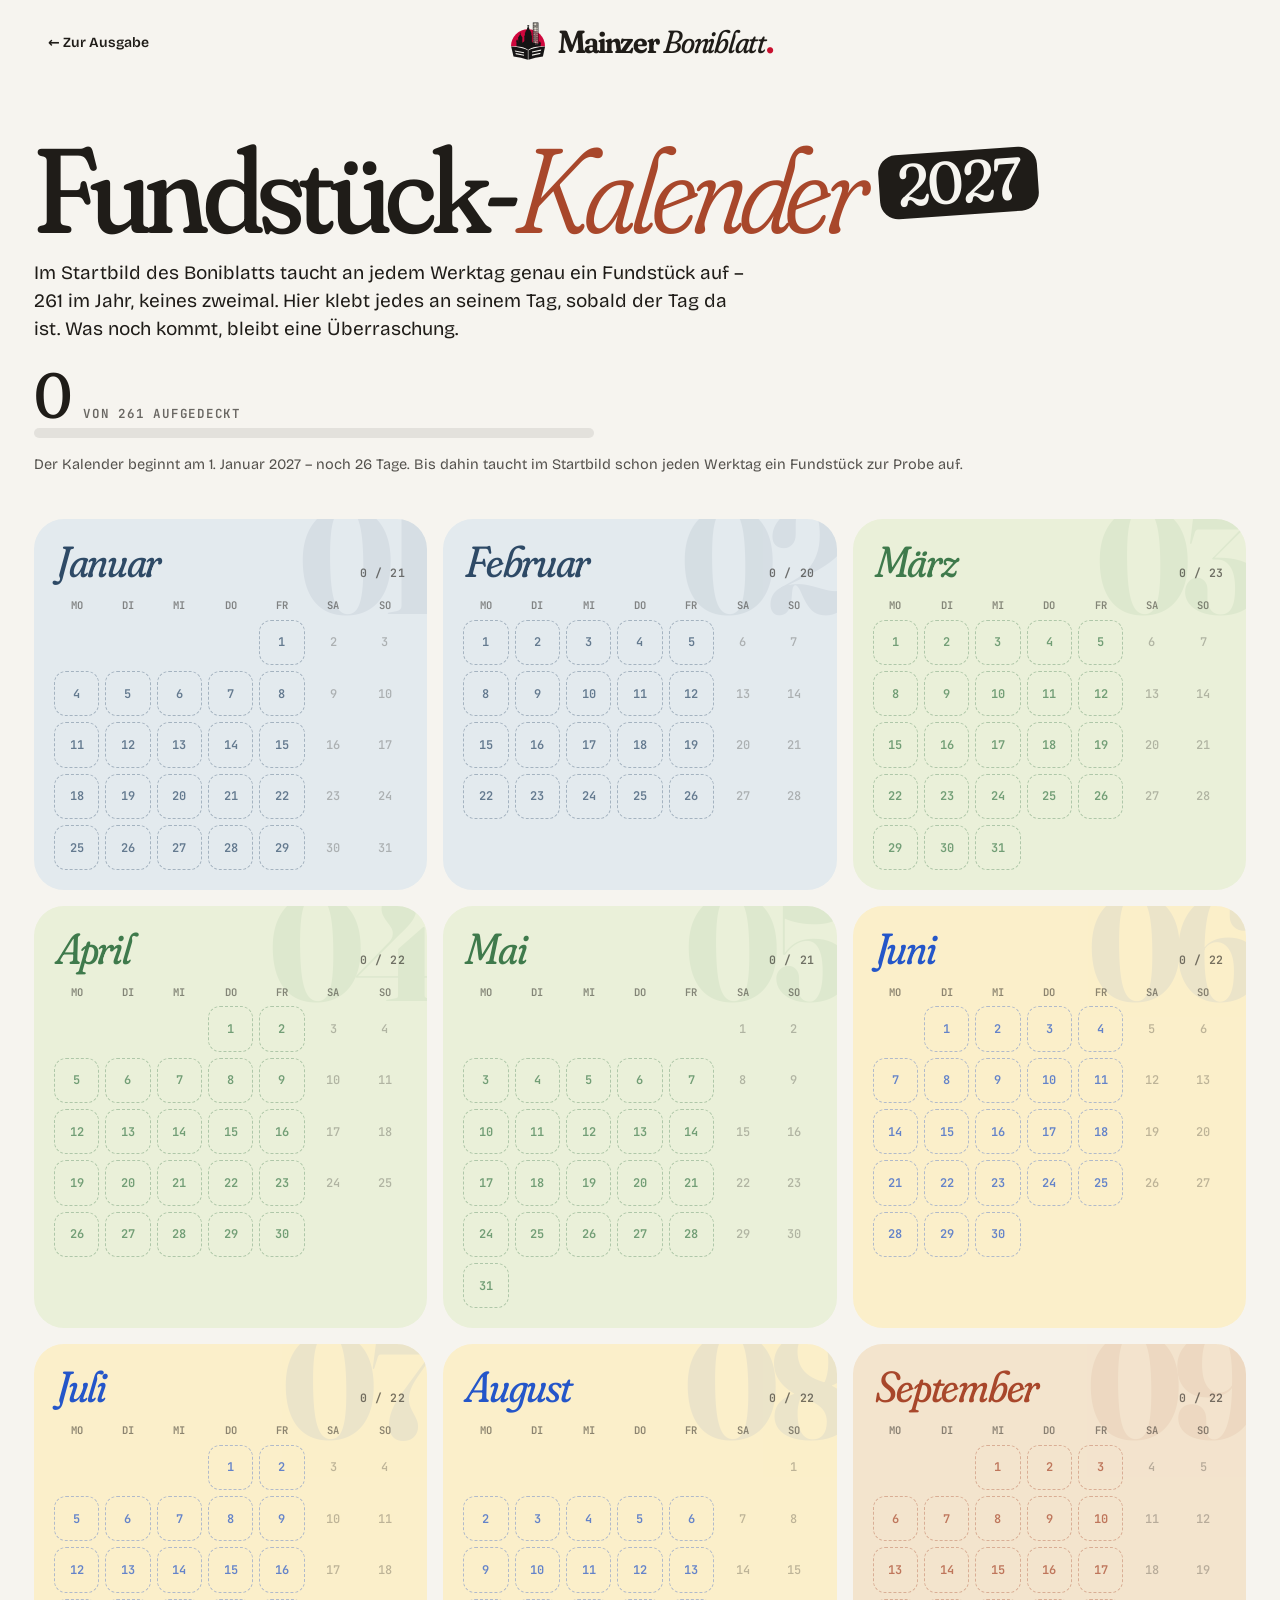
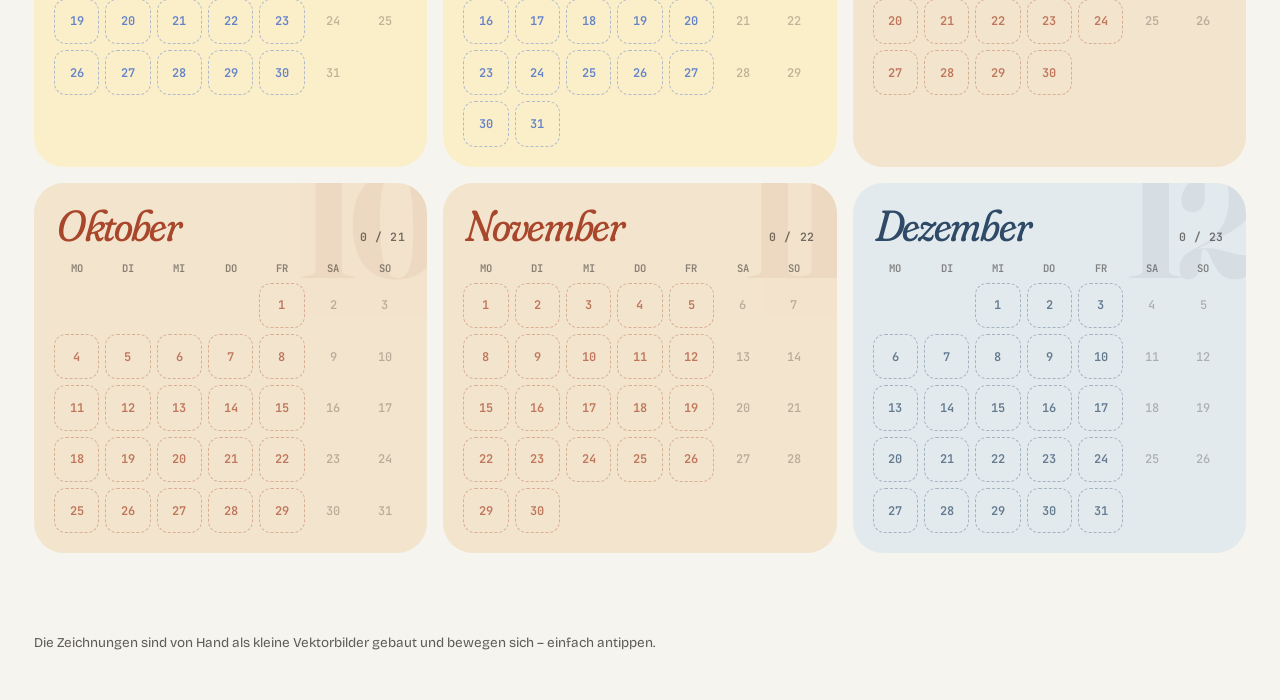
==== commit 8175080b: "Startseite verfeinert, neues Tab-Symbol Co-Authored-By: Claude Fable 5.2 <noreply@anthropic.com>" ====
--- a/docs/kalender.html
+++ b/docs/kalender.html
@@ -5,8 +5,8 @@
 <meta name="viewport" content="width=device-width,initial-scale=1">
 <title>Fundstück-Kalender 2027 – Mainzer Boniblatt</title>
 <meta name="description" content="An jedem Werktag 2027 taucht im Startbild des Mainzer Boniblatts genau ein Fundstück auf. Der Kalender sammelt das Jahr.">
-<link rel="icon" href="bilder/favicon.ico" sizes="32x32">
-<link rel="icon" href="bilder/favicon-hell.svg" type="image/svg+xml">
+<link rel="icon" href="bilder/favicon.ico?v=2" sizes="32x32">
+<link rel="icon" href="bilder/favicon-hell.svg?v=2" type="image/svg+xml">
 <link rel="stylesheet" href="blatt/schrift.css">
 <style>
 /* Fundstück-Kalender: ein Sammelalbum fürs Jahr. Jeder Werktag ist ein Klebeplatz; ist der Tag da, klebt das Fundstück drin. */
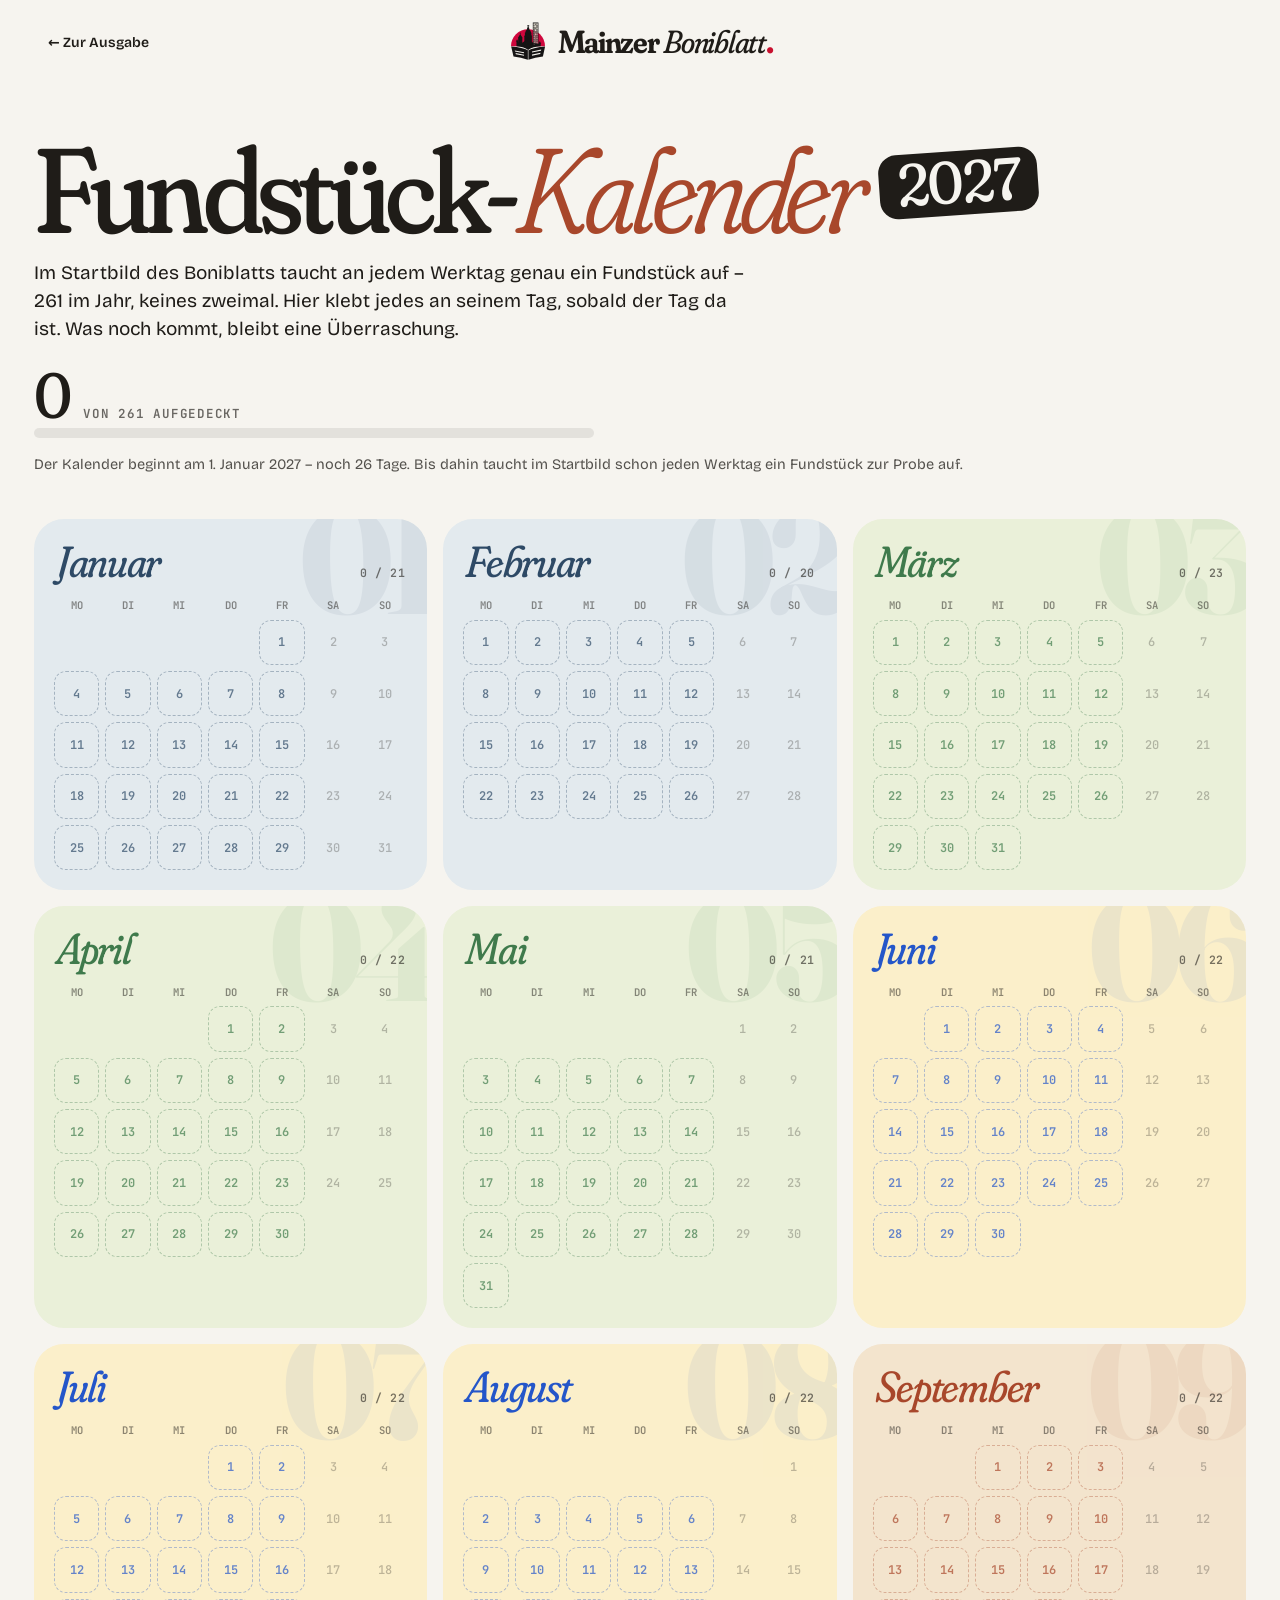
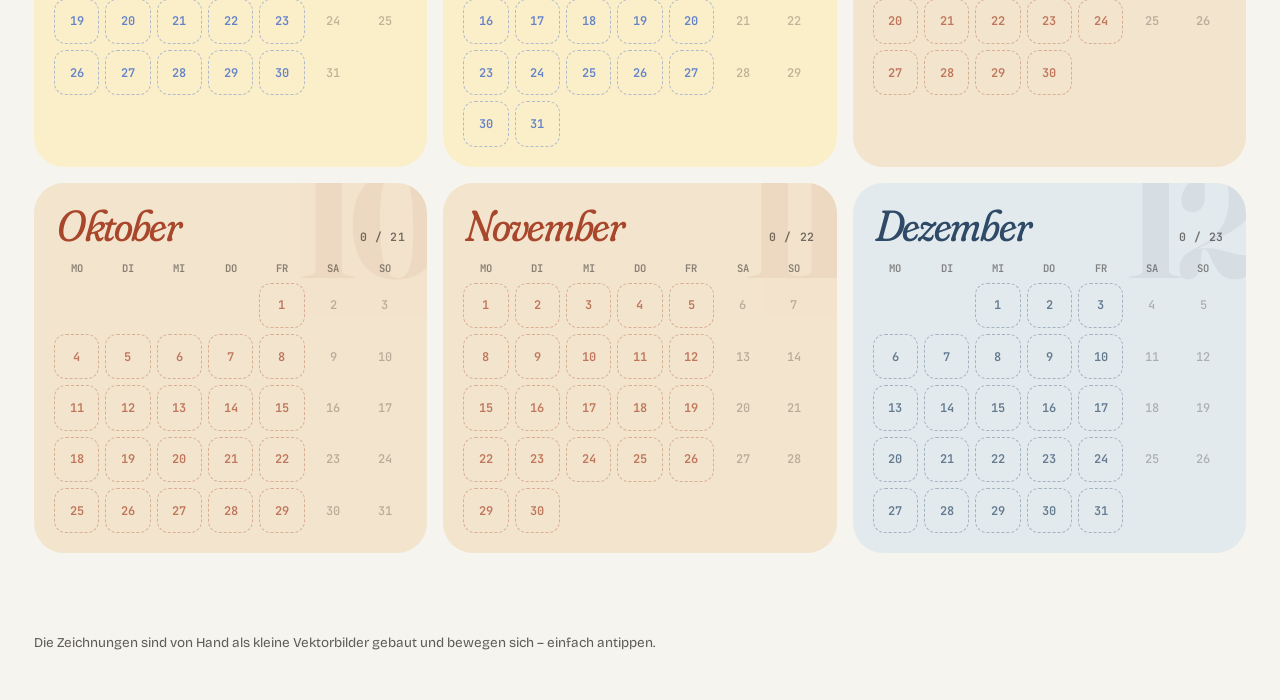
==== commit 8811f08b: "Tab-Symbol überarbeitet Co-Authored-By: Claude Fable 5.2 <noreply@anthropic.com>" ====
--- a/docs/kalender.html
+++ b/docs/kalender.html
@@ -5,8 +5,8 @@
 <meta name="viewport" content="width=device-width,initial-scale=1">
 <title>Fundstück-Kalender 2027 – Mainzer Boniblatt</title>
 <meta name="description" content="An jedem Werktag 2027 taucht im Startbild des Mainzer Boniblatts genau ein Fundstück auf. Der Kalender sammelt das Jahr.">
-<link rel="icon" href="bilder/favicon.ico?v=2" sizes="32x32">
-<link rel="icon" href="bilder/favicon-hell.svg?v=2" type="image/svg+xml">
+<link rel="icon" href="bilder/favicon.ico?v=3" sizes="32x32">
+<link rel="icon" href="bilder/favicon-hell.svg?v=3" type="image/svg+xml">
 <link rel="stylesheet" href="blatt/schrift.css">
 <style>
 /* Fundstück-Kalender: ein Sammelalbum fürs Jahr. Jeder Werktag ist ein Klebeplatz; ist der Tag da, klebt das Fundstück drin. */
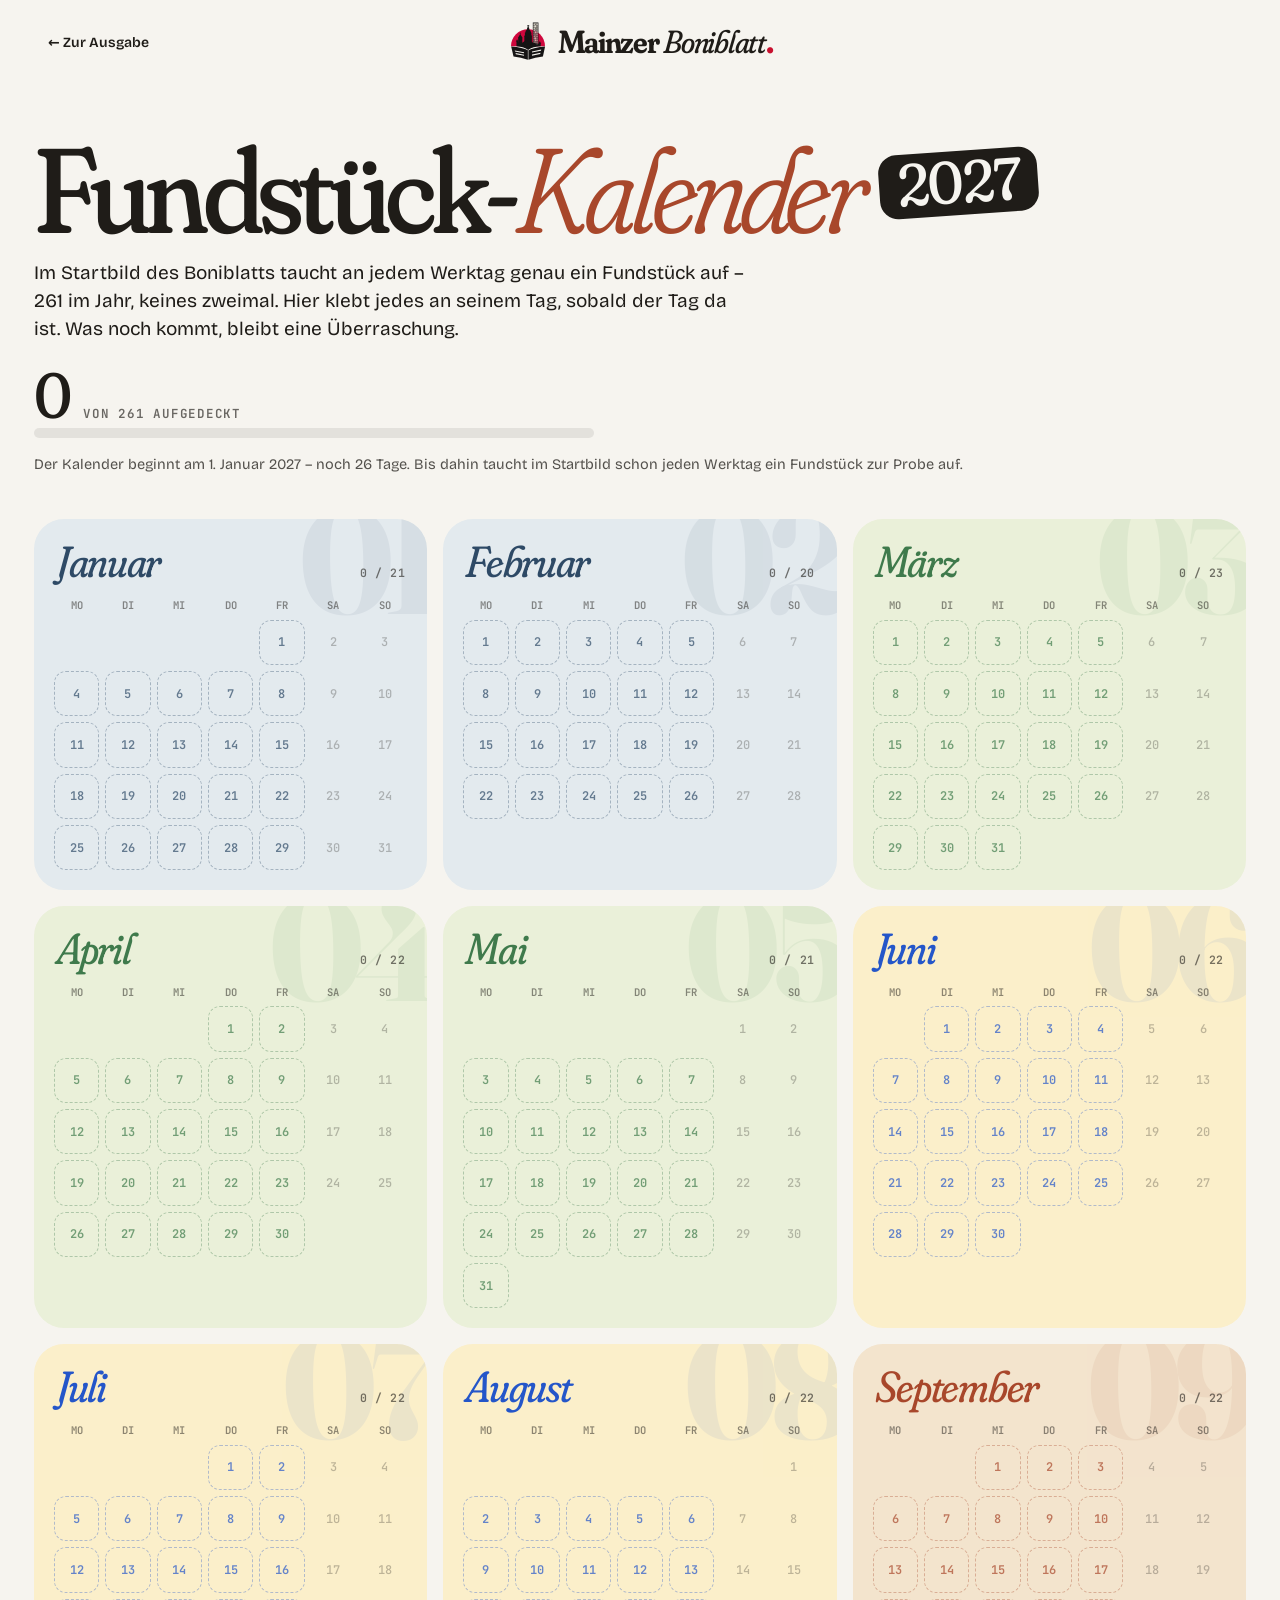
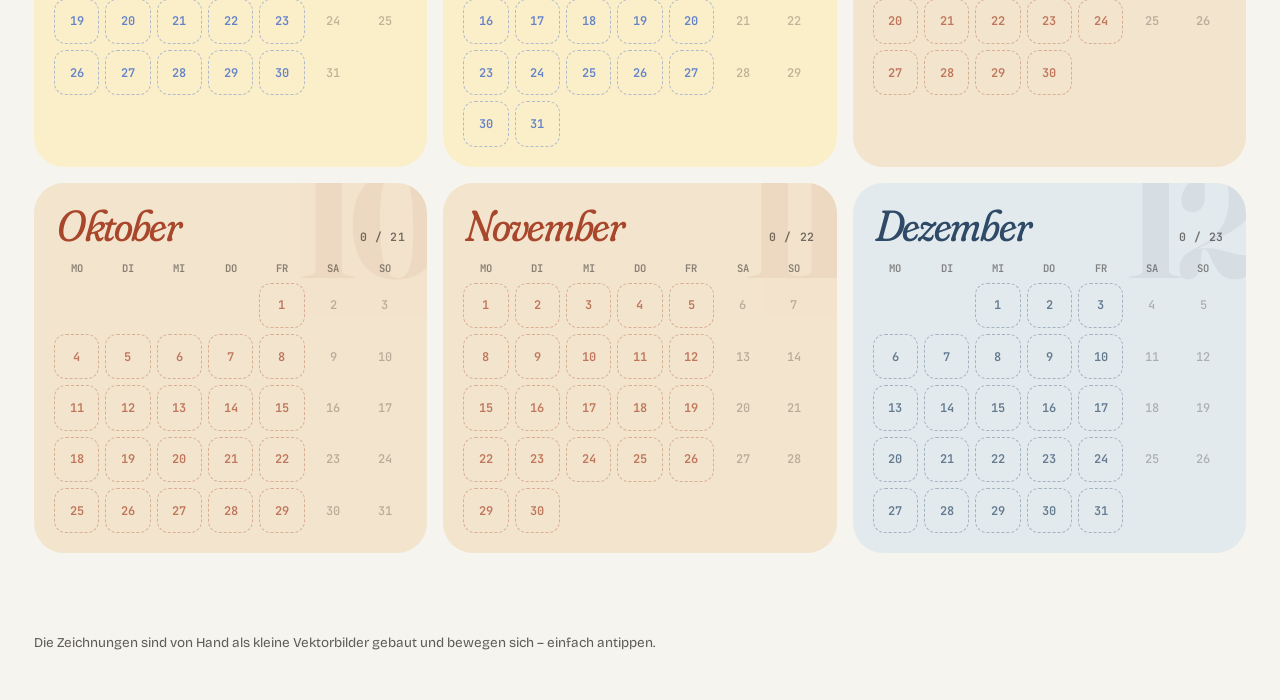
==== commit a9275d1c: "Tab-Symbol überarbeitet Co-Authored-By: Claude Fable 5.2 <noreply@anthropic.com>" ====
--- a/docs/kalender.html
+++ b/docs/kalender.html
@@ -5,8 +5,8 @@
 <meta name="viewport" content="width=device-width,initial-scale=1">
 <title>Fundstück-Kalender 2027 – Mainzer Boniblatt</title>
 <meta name="description" content="An jedem Werktag 2027 taucht im Startbild des Mainzer Boniblatts genau ein Fundstück auf. Der Kalender sammelt das Jahr.">
-<link rel="icon" href="bilder/favicon.ico?v=3" sizes="32x32">
-<link rel="icon" href="bilder/favicon-hell.svg?v=3" type="image/svg+xml">
+<link rel="icon" href="bilder/favicon.ico?v=4" sizes="32x32">
+<link rel="icon" href="bilder/favicon-hell.svg?v=4" type="image/svg+xml">
 <link rel="stylesheet" href="blatt/schrift.css">
 <style>
 /* Fundstück-Kalender: ein Sammelalbum fürs Jahr. Jeder Werktag ist ein Klebeplatz; ist der Tag da, klebt das Fundstück drin. */
